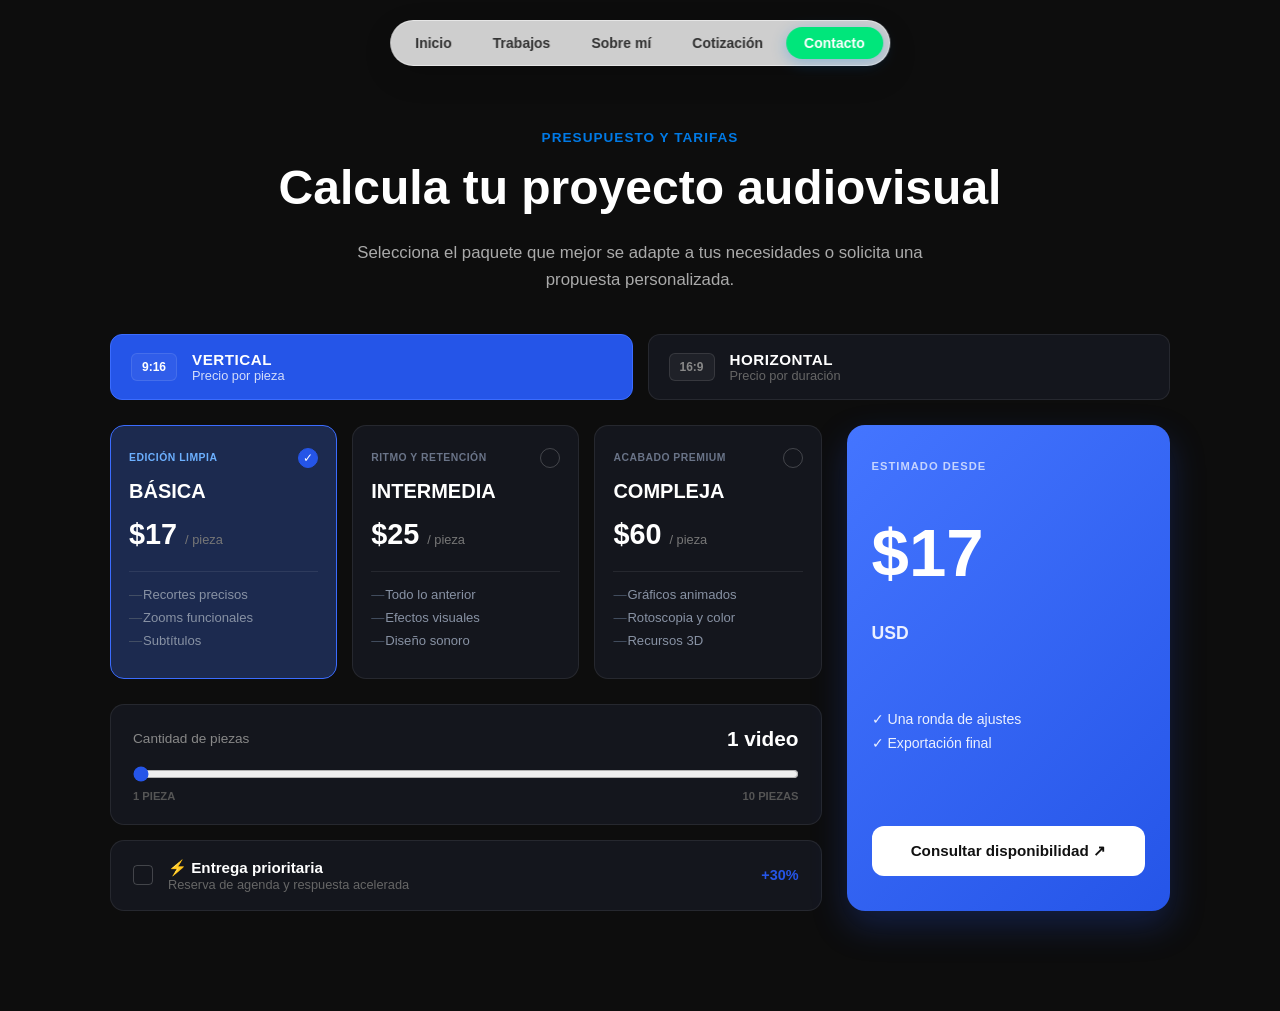
==== cotizacion.html @ 8d8c8828 "Modificación de barra de inicio y mejora en cotización" ====
<!DOCTYPE html>
<html lang="es">
<head>
    <meta charset="UTF-8">
    <meta name="viewport" content="width=device-width, initial-scale=1.0">
    <title>Cotización - Editor de Video</title>
    <link rel="stylesheet" href="style.css">
</head>
<body>

    <!-- NAVBAR FLOTANTE IDÉNTICO AL PRINCIPAL -->
    <nav class="navbar-flotante" id="navbar-menu">
        <div class="nav-indicator"></div>
        <a href="index.html#inicio" class="nav-inicio">Inicio</a>
        <a href="index.html#trabajos" class="nav-trabajos">Trabajos</a>
        <a href="index.html#sobre-mi" class="nav-sobre">Sobre mí</a>
        <a href="cotizacion.html" class="nav-cotizacion">Cotización</a>
        <a href="index.html#contacto" class="btn-destacado">Contacto</a>
    </nav>

    <!-- ENCABEZADO PRINCIPAL -->
    <section class="encabezado-cotizador">
        <span class="subtitulo-categoria">PRESUPUESTO Y TARIFAS</span>
        <h1 class="titulo-presentacion" style="color: #ffffff; margin-top: 10px;">Calcula tu proyecto audiovisual</h1>
        <p class="texto-presentacion" style="color: #aaa; max-width: 600px; margin: 0 auto;">
            Selecciona el paquete que mejor se adapte a tus necesidades o solicita una propuesta personalizada.
        </p>
    </section>

    <!-- CONTENEDOR DEL COTIZADOR INTERACTIVO -->
    <section class="contenedor-cotizador">
        
        <!-- Pestañas Formato: Vertical / Horizontal -->
        <div class="cotizador-formato-tabs">
            <button class="tab-formato activo" data-formato="vertical">
                <span class="ico-formato">9:16</span>
                <div class="info-tab">
                    <strong>VERTICAL</strong>
                    <small>Precio por pieza</small>
                </div>
            </button>
            <button class="tab-formato" data-formato="horizontal">
                <span class="ico-formato">16:9</span>
                <div class="info-tab">
                    <strong>HORIZONTAL</strong>
                    <small>Precio por duración</small>
                </div>
            </button>
        </div>

        <!-- GRID PRINCIPAL (Planes + Controles a la izq / Card de Totales a la der) -->
        <div class="cotizador-grid">
            
            <div class="cotizador-panel-izq">
                <!-- Planes de Edición -->
                <div class="planes-grid">
                    
                    <div class="card-plan activo" data-plan="basica" data-precio="17">
                        <div class="plan-header">
                            <span class="badge-plan">EDICIÓN LIMPIA</span>
                            <span class="check-icon">✓</span>
                        </div>
                        <h3>BÁSICA</h3>
                        <div class="precio-plan">$<span class="val-p">17</span> <small>/ pieza</small></div>
                        <ul class="lista-features">
                            <li>Recortes precisos</li>
                            <li>Zooms funcionales</li>
                            <li>Subtítulos</li>
                        </ul>
                    </div>

                    <div class="card-plan" data-plan="intermedia" data-precio="25">
                        <div class="plan-header">
                            <span class="badge-plan">RITMO Y RETENCIÓN</span>
                            <span class="check-icon">✓</span>
                        </div>
                        <h3>INTERMEDIA</h3>
                        <div class="precio-plan">$<span class="val-p">25</span> <small>/ pieza</small></div>
                        <ul class="lista-features">
                            <li>Todo lo anterior</li>
                            <li>Efectos visuales</li>
                            <li>Diseño sonoro</li>
                        </ul>
                    </div>

                    <div class="card-plan" data-plan="compleja" data-precio="60">
                        <div class="plan-header">
                            <span class="badge-plan">ACABADO PREMIUM</span>
                            <span class="check-icon">✓</span>
                        </div>
                        <h3>COMPLEJA</h3>
                        <div class="precio-plan">$<span class="val-p">60</span> <small>/ pieza</small></div>
                        <ul class="lista-features">
                            <li>Gráficos animados</li>
                            <li>Rotoscopia y color</li>
                            <li>Recursos 3D</li>
                        </ul>
                    </div>

                </div>

                <!-- Selector de Cantidad (Slider) -->
                <div class="box-control-cantidad">
                    <div class="cant-header">
                        <label for="range-videos">Cantidad de piezas</label>
                        <span id="cant-display">1 video</span>
                    </div>
                    <input type="range" id="range-videos" min="1" max="10" value="1" step="1">
                    <div class="range-labels">
                        <span>1 PIEZA</span>
                        <span>10 PIEZAS</span>
                    </div>
                </div>

                <!-- Option Checkbox (Entrega Prioritaria) -->
                <div class="box-addon">
                    <label class="addon-label">
                        <input type="checkbox" id="check-prioritaria">
                        <span class="custom-checkbox"></span>
                        <div class="addon-info">
                            <strong>⚡ Entrega prioritaria</strong>
                            <p>Reserva de agenda y respuesta acelerada</p>
                        </div>
                        <span class="addon-precio">+30%</span>
                    </label>
                </div>

            </div>

            <!-- Panel Derecho: Resumen y Precio Final -->
            <div class="cotizador-panel-der">
                <div class="card-total-azul">
                    <span class="sub-estimado">ESTIMADO DESDE</span>
                    <div class="monto-total">$<span id="total-monto">17</span></div>
                    <span class="moneda-label">USD</span>

                    <ul class="lista-garantias">
                        <li>✓ Una ronda de ajustes</li>
                        <li>✓ Exportación final</li>
                    </ul>

                    <a href="#" id="btn-whatsapp-cotiza" target="_blank" class="btn-consultar-disp">
                        Consultar disponibilidad ↗
                    </a>
                </div>
            </div>

        </div>

    </section>

    <!-- SCRIPT DE NAVEGACIÓN Y CÁLCULO -->
    <script>
        // 1. Navbar Animación Flotante
        const navbar = document.getElementById('navbar-menu');
        const indicator = navbar.querySelector('.nav-indicator');
        const links = navbar.querySelectorAll('a:not(.btn-destacado)');

        function moveIndicator(element) {
            const navRect = navbar.getBoundingClientRect();
            const linkRect = element.getBoundingClientRect();
            const leftPos = linkRect.left - navRect.left;

            indicator.style.opacity = '1';
            indicator.style.transform = 'scale(1)';
            indicator.style.left = leftPos + 'px';
            indicator.style.width = linkRect.width + 'px';
        }

        links.forEach(link => {
            link.addEventListener('mouseenter', (e) => {
                moveIndicator(e.target);
            });
        });

        navbar.addEventListener('mouseleave', () => {
            indicator.style.opacity = '0';
            indicator.style.transform = 'scale(0.92)';
        });

        // 2. Lógica del Cotizador Dinámico
        const preciosBase = {
            vertical: { basica: 17, intermedia: 25, compleja: 60 },
            horizontal: { basica: 35, intermedia: 55, compleja: 110 }
        };

        let estado = {
            formato: 'vertical',
            plan: 'basica',
            cantidad: 1,
            prioritaria: false
        };

        const tabsFormato = document.querySelectorAll('.tab-formato');
        const cardsPlan = document.querySelectorAll('.card-plan');
        const rangeVideos = document.getElementById('range-videos');
        const cantDisplay = document.getElementById('cant-display');
        const checkPrioritaria = document.getElementById('check-prioritaria');
        const totalMonto = document.getElementById('total-monto');
        const btnWhatsapp = document.getElementById('btn-whatsapp-cotiza');

        function actualizarPreciosUI() {
            // Actualizar precios visibles en las cards según formato elegido
            cardsPlan.forEach(card => {
                const planKey = card.getAttribute('data-plan');
                const nuevoPrecio = preciosBase[estado.formato][planKey];
                card.setAttribute('data-precio', nuevoPrecio);
                card.querySelector('.val-p').textContent = nuevoPrecio;
            });

            // Calcular Total
            const precioUnitario = preciosBase[estado.formato][estado.plan];
            let subtotal = precioUnitario * estado.cantidad;

            if (estado.prioritaria) {
                subtotal *= 1.30; // +30%
            }

            const totalFinal = Math.round(subtotal);
            totalMonto.textContent = totalFinal;

            // Actualizar link de WhatsApp con mensaje personalizado
            const numTelefono = "51900000000"; // Reemplaza por tu número de WhatsApp
            const msj = encodeURIComponent(
                `¡Hola! Quisiera cotizar un proyecto audiovisual:\n` +
                `- Formato: ${estado.formato.toUpperCase()}\n` +
                `- Plan: ${estado.plan.toUpperCase()}\n` +
                `- Cantidad: ${estado.cantidad} video(s)\n` +
                `- Entrega prioritaria: ${estado.prioritaria ? 'Sí' : 'No'}\n` +
                `- Estimado: $${totalFinal} USD`
            );
            btnWhatsapp.href = `https://wa.me/${numTelefono}?text=${msj}`;
        }

        // Eventos Formato (Tabs)
        tabsFormato.forEach(tab => {
            tab.addEventListener('click', () => {
                tabsFormato.forEach(t => t.classList.remove('activo'));
                tab.classList.add('activo');
                estado.formato = tab.getAttribute('data-formato');
                actualizarPreciosUI();
            });
        });

        // Eventos Plan
        cardsPlan.forEach(card => {
            card.addEventListener('click', () => {
                cardsPlan.forEach(c => c.classList.remove('activo'));
                card.classList.add('activo');
                estado.plan = card.getAttribute('data-plan');
                actualizarPreciosUI();
            });
        });

        // Evento Cantidad (Slider)
        rangeVideos.addEventListener('input', (e) => {
            estado.cantidad = parseInt(e.target.value);
            cantDisplay.textContent = `${estado.cantidad} ${estado.cantidad === 1 ? 'video' : 'videos'}`;
            actualizarPreciosUI();
        });

        // Evento Prioritaria (Checkbox)
        checkPrioritaria.addEventListener('change', (e) => {
            estado.prioritaria = e.target.checked;
            actualizarPreciosUI();
        });

        // Inicializar
        actualizarPreciosUI();
    </script>
</body>
</html>
---- style.css ----
* {
    margin: 0;
    padding: 0;
    box-sizing: border-box;
}

body {
    font-family: 'Segoe UI', Tahoma, Geneva, Verdana, sans-serif;
    background-color: #0d0d0d;
    color: #ffffff;
    overflow-x: hidden;
}

/* ================= NAVBAR FLOTANTE ================= */
.navbar-flotante {
    position: fixed;
    top: 20px;
    left: 50%;
    transform: translateX(-50%);
    background: rgba(255, 255, 255, 0.8);
    backdrop-filter: blur(12px);
    -webkit-backdrop-filter: blur(12px);
    padding: 6px;
    border-radius: 40px;
    display: flex;
    gap: 5px;
    align-items: center;
    z-index: 1000;
    box-shadow: 0 10px 30px rgba(0, 0, 0, 0.15);
    border: 1px solid rgba(255, 255, 255, 0.5);
}

/* Enlaces del menú */
.navbar-flotante a {
    text-decoration: none;
    color: #333333;
    font-size: 14px;
    font-weight: 600;
    padding: 8px 18px;
    border-radius: 20px;
    position: relative;
    z-index: 2;
    /* Transición suave de color y zoom con curva fluida estilo Apple */
    transition: color 0.3s ease, transform 0.3s cubic-bezier(0.25, 1, 0.5, 1);
}

/* 🎨 Colores independientes para el hover de cada opción */

/* 1. Color al pasar el mouse por "Inicio" */
.navbar-flotante a.nav-inicio:hover {
    transform: scale(1.08);
    color: #ff3366;
    /* Cambia este color a tu gusto */
}

/* 2. Color al pasar el mouse por "Trabajos" */
.navbar-flotante a.nav-trabajos:hover {
    transform: scale(1.08);
    color: #00e5ff;
    /* Cambia este color a tu gusto */
}

/* 3. Color al pasar el mouse por "Sobre mí" */
.navbar-flotante a.nav-sobre:hover {
    transform: scale(1.08);
    color: #a633ff;
    /* Cambia este color a tu gusto */
}

/* 4. Color al pasar el mouse por "Cotización" */
.navbar-flotante a.nav-cotizacion:hover {
    transform: scale(1.08);
    color: #a633ff;
    /* Cambia este color a tu gusto */
}

/* 💧 Pastilla de Cristal Líquido (Efecto Apple con alto contraste y sombra) */
.nav-indicator {
    position: absolute;
    top: 6px;
    bottom: 6px;
    left: 0;
    width: 0;
    background: rgba(255, 255, 255, 0.95);
    backdrop-filter: blur(8px);
    -webkit-backdrop-filter: blur(8px);
    border: 1px solid rgba(0, 0, 0, 0.06);
    border-radius: 20px;
    box-shadow: 0 4px 15px rgba(0, 0, 0, 0.1), inset 0 1px 0 rgba(255, 255, 255, 1);
    z-index: 1;
    
    /* Estado inicial */
    opacity: 0;
    transform: scale(0.92);
    transform-origin: center;
    
    /* Transición fluida */
    transition: left 0.35s cubic-bezier(0.25, 1, 0.5, 1),
                width 0.35s cubic-bezier(0.25, 1, 0.5, 1),
                opacity 0.25s ease,
                transform 0.25s cubic-bezier(0.25, 1, 0.5, 1);
    pointer-events: none;
}

/* Botón destacado (Contacto / Ver más) */
.navbar-flotante a.btn-destacado {
    background-color: #00e67b;
    color: white;
    box-shadow: 0 4px 15px rgba(0, 122, 230, 0.3);
}

.navbar-flotante a.btn-destacado:hover {
    color: white;
}


/* ================= SECCIÓN 1: HERO (VIDEO PRESENTACIÓN) ================= */
.hero-section {
    width: 100%;
    min-height: 100vh;
    display: flex;
    justify-content: center;
    align-items: center;
    background: radial-gradient(circle, #2a2a2a 0%, #0d0d0d 100%);
    padding: 100px 4% 60px 4%;
}

.contenedor-video-hero {
    width: 90%;
    max-width: 1280px;
    aspect-ratio: 16 / 9;
    border-radius: 20px;
    overflow: hidden;
    box-shadow: 0 25px 60px rgba(0, 0, 0, 0.7);
    background-color: #000000;
    display: flex;
    justify-content: center;
    align-items: center;
}

#video-presentacion {
    width: 100%;
    height: 100%;
    object-fit: cover;
    display: block;
}

@media (max-width: 768px) {
    .contenedor-video-hero {
        width: 96%;
        border-radius: 12px;
    }
}


/* ================= SECCIÓN 2: PRESENTACIÓN ================= */
.seccion-presentacion {
    background-color: #ffffff;
    color: #111111;
    padding: 120px 8%;
    width: 100%;
    display: flex;
    justify-content: center;
}

.contenedor-presentacion {
    max-width: 1200px;
    width: 100%;
    display: flex;
    align-items: center;
    justify-content: space-between;
    gap: 60px;
}

.info-presentacion {
    flex: 1;
    text-align: left;
}

.subtitulo-categoria {
    color: #007ae6;
    font-size: 0.85rem;
    font-weight: 700;
    letter-spacing: 1px;
    text-transform: uppercase;
    display: block;
    margin-bottom: 15px;
}

.titulo-presentacion {
    font-size: 3rem;
    font-weight: 800;
    line-height: 1.15;
    margin-bottom: 25px;
    color: #0d0d0d;
}

.texto-presentacion {
    font-size: 1.05rem;
    line-height: 1.6;
    color: #555555;
    margin-bottom: 35px;
}

.tags-habilidades {
    display: flex;
    flex-wrap: wrap;
    gap: 10px;
}

.tags-habilidades span {
    background-color: #f0f2f5;
    color: #333333;
    padding: 8px 18px;
    border-radius: 20px;
    font-size: 0.85rem;
    font-weight: 600;
}

.foto-presentacion img {
    width: 320px;
    height: 320px;
    border-radius: 50%;
    object-fit: cover;
    box-shadow: 0 15px 35px rgba(0, 0, 0, 0.15);
}


/* ================= SECCIÓN 3: MIS TRABAJOS ================= */
.seccion-trabajos {
    background-color: #ffffff;
    padding: 60px 8% 120px 8%;
    display: flex;
    justify-content: center;
}

.contenedor-trabajos {
    max-width: 1200px;
    width: 100%;
}

.titulo-seccion {
    font-size: 3.2rem;
    font-weight: 800;
    color: #0d0d0d;
    margin-bottom: 40px;
    text-align: left;
}

.grid-trabajos {
    display: grid;
    grid-template-columns: repeat(3, 1fr);
    gap: 30px;
}

.tarjeta-trabajo {
    background-color: #ffffff;
    border: 1px solid #eef0f3;
    border-radius: 18px;
    overflow: hidden;
    box-shadow: 0 8px 24px rgba(0, 0, 0, 0.04);
    transition: transform 0.3s ease, box-shadow 0.3s ease;
    display: flex;
    flex-direction: column;
}

.tarjeta-trabajo:hover {
    transform: translateY(-6px);
    box-shadow: 0 16px 36px rgba(0, 0, 0, 0.1);
}

.contenedor-video-vertical {
    width: 100%;
    aspect-ratio: 9 / 16;
    background-color: #000000;
    overflow: hidden;
    position: relative;
}

.contenedor-video-vertical video {
    width: 100%;
    height: 100%;
    object-fit: cover;
    display: block;
}

/* Configuración base compartida para los iframes */
.contenedor-video-vertical iframe {
    width: 100%;
    height: 100%;
    border: none;
    display: block;
    transform-origin: center;
}

/* 🎥 VIDEOS PERSONALIZADOS (Ajustes independientes) */
.video-personalizado-1 {
    transform: translate(0px, 0px) scale(1.00);
}

.video-personalizado-2 {
    transform: translate(0px, 0px) scale(1.00);
}

.video-personalizado-3 {
    transform: translate(0px, 0px) scale(1.0);
}

.video-personalizado-4 {
    transform: translate(0px, 0px) scale(1.0);
}

.video-personalizado-5 {
    transform: translate(0px, 0px) scale(1.0);
}

.video-personalizado-6 {
    transform: translate(0px, 0px) scale(1.0);
}

.info-trabajo {
    padding: 20px;
    text-align: left;
    display: flex;
    flex-direction: column;
    flex-grow: 1;
}

.categoria-trabajo {
    color: #007ae6;
    font-size: 0.75rem;
    font-weight: 700;
    letter-spacing: 0.8px;
    text-transform: uppercase;
    margin-bottom: 8px;
}

.info-trabajo h3 {
    font-size: 1.15rem;
    font-weight: 700;
    color: #111111;
    margin-bottom: 8px;
}

.info-trabajo p {
    font-size: 0.9rem;
    color: #666666;
    line-height: 1.45;
    margin-bottom: 14px;
    flex-grow: 1;
}

.meta-trabajo {
    font-size: 0.8rem;
    color: #999999;
    border-top: 1px solid #f0f0f0;
    padding-top: 12px;
}


/* ================= MEDIA QUERIES / RESPONSIVO ================= */
html {
    scroll-behavior: smooth;
    scroll-padding-top: 100px;
}

@media (max-width: 992px) {
    .grid-trabajos {
        grid-template-columns: repeat(2, 1fr);
    }
}

@media (max-width: 900px) {
    .contenedor-presentacion {
        flex-direction: column-reverse;
        text-align: center;
    }

    .info-presentacion {
        text-align: center;
    }

    .titulo-presentacion {
        font-size: 2.2rem;
    }

    .tags-habilidades {
        justify-content: center;
    }
}

@media (max-width: 600px) {
    .grid-trabajos {
        grid-template-columns: 1fr;
    }

    .titulo-seccion {
        font-size: 2.2rem;
    }
}

/* ================= ESTILOS DE LA VENTANA MODAL ================= */
.modal-overlay {
    position: fixed;
    inset: 0;
    background: rgba(0, 0, 0, 0.6);
    backdrop-filter: blur(8px);
    -webkit-backdrop-filter: blur(8px);
    display: flex;
    justify-content: center;
    align-items: center;
    z-index: 2000;
    
    /* Estado inicial oculto */
    opacity: 0;
    visibility: hidden;
    transition: all 0.3s cubic-bezier(0.25, 0.8, 0.25, 1);
}

/* Clase que activa la ventana mediante JavaScript */
.modal-overlay.activo {
    opacity: 1;
    visibility: visible;
}

.modal-contenedor {
    background: #ffffff;
    color: #111111;
    width: 90%;
    max-width: 600px;
    border-radius: 24px;
    padding: 40px;
    position: relative;
    box-shadow: 0 25px 50px rgba(0, 0, 0, 0.25);
    transform: scale(0.9);
    transition: transform 0.3s cubic-bezier(0.25, 0.8, 0.25, 1);
}

.modal-overlay.activo .modal-contenedor {
    transform: scale(1);
}

.btn-cerrar {
    position: absolute;
    top: 20px;
    right: 20px;
    background: #f0f2f5;
    border: none;
    width: 36px;
    height: 36px;
    border-radius: 50%;
    font-size: 20px;
    cursor: pointer;
    display: flex;
    justify-content: center;
    align-items: center;
    transition: background 0.2s ease;
}

.btn-cerrar:hover {
    background: #e2e8f0;
}

.modal-header h2 {
    font-size: 1.8rem;
    font-weight: 800;
    margin: 8px 0;
    color: #0d0d0d;
}

.subtitulo-modal {
    color: #007ae6;
    font-size: 0.75rem;
    font-weight: 700;
    text-transform: uppercase;
    letter-spacing: 1px;
}

.modal-body {
    margin: 25px 0;
    display: flex;
    flex-direction: column;
    gap: 15px;
}

.opcion-cotizador {
    border: 1px solid #eef0f3;
    padding: 20px;
    border-radius: 14px;
    transition: border-color 0.2s ease, box-shadow 0.2s ease;
}

.opcion-cotizador:hover {
    border-color: #007ae6;
    box-shadow: 0 4px 12px rgba(0, 122, 230, 0.08);
}

.opcion-cotizador h3 {
    font-size: 1.1rem;
    margin-bottom: 5px;
    color: #111;
}

.opcion-cotizador p {
    font-size: 0.9rem;
    color: #666;
    margin-bottom: 10px;
}

.precio-estimado {
    font-weight: 700;
    color: #007ae6;
    font-size: 0.95rem;
}

.modal-footer {
    text-align: center;
}

.btn-pedir-cotizacion {
    display: inline-block;
    background-color: #007ae6;
    color: white;
    text-decoration: none;
    padding: 12px 25px;
    border-radius: 30px;
    font-weight: 600;
    font-size: 0.95rem;
    transition: background 0.2s ease, transform 0.2s ease;
}

.btn-pedir-cotizacion:hover {
    background-color: #005bb5;
    transform: translateY(-2px);
}

/* ================= ESTILOS DEL COTIZADOR INTERACTIVO ================= */

.encabezado-cotizador {
    text-align: center;
    padding: 130px 20px 40px 20px;
}

.contenedor-cotizador {
    max-width: 1100px;
    margin: 0 auto 100px auto;
    padding: 0 20px;
}

/* 1. Tabs de Formato */
.cotizador-formato-tabs {
    display: flex;
    gap: 15px;
    margin-bottom: 25px;
}

.tab-formato {
    flex: 1;
    background: #14161d;
    border: 1px solid rgba(255, 255, 255, 0.08);
    border-radius: 12px;
    padding: 16px 20px;
    display: flex;
    align-items: center;
    gap: 15px;
    color: #888;
    cursor: pointer;
    transition: all 0.3s ease;
}

.tab-formato .ico-formato {
    background: rgba(255, 255, 255, 0.05);
    border: 1px solid rgba(255, 255, 255, 0.1);
    padding: 6px 10px;
    border-radius: 6px;
    font-size: 0.75rem;
    font-weight: 700;
}

.tab-formato .info-tab {
    display: flex;
    flex-direction: column;
    text-align: left;
}

.tab-formato strong {
    color: #fff;
    font-size: 0.95rem;
    letter-spacing: 0.5px;
}

.tab-formato small {
    font-size: 0.8rem;
    color: #666;
}

.tab-formato.activo {
    background: #2555e8;
    border-color: #3b6cff;
    color: #fff;
}

.tab-formato.activo small {
    color: rgba(255, 255, 255, 0.8);
}

/* 2. Grid de Paneles */
.cotizador-grid {
    display: grid;
    grid-template-columns: 2.2fr 1fr;
    gap: 25px;
}

/* 3. Cards de Planes */
.planes-grid {
    display: grid;
    grid-template-columns: repeat(3, 1fr);
    gap: 15px;
    margin-bottom: 25px;
}

.card-plan {
    background: #14161d;
    border: 1px solid rgba(255, 255, 255, 0.08);
    border-radius: 14px;
    padding: 22px 18px;
    cursor: pointer;
    position: relative;
    transition: all 0.3s ease;
}

.card-plan .plan-header {
    display: flex;
    justify-content: space-between;
    align-items: center;
    margin-bottom: 12px;
}

.badge-plan {
    font-size: 0.65rem;
    font-weight: 700;
    color: #6a7488;
    letter-spacing: 0.5px;
}

.check-icon {
    width: 20px;
    height: 20px;
    border-radius: 50%;
    border: 1px solid rgba(255, 255, 255, 0.2);
    display: flex;
    align-items: center;
    justify-content: center;
    font-size: 0.75rem;
    color: transparent;
    transition: all 0.2s ease;
}

.card-plan h3 {
    font-size: 1.25rem;
    color: #fff;
    margin-bottom: 15px;
    font-weight: 800;
}

.precio-plan {
    font-size: 1.8rem;
    font-weight: 800;
    color: #fff;
    margin-bottom: 20px;
}

.precio-plan small {
    font-size: 0.8rem;
    font-weight: 500;
    color: #777;
}

.lista-features {
    list-style: none;
    padding: 0;
    border-top: 1px solid rgba(255, 255, 255, 0.08);
    padding-top: 15px;
}

.lista-features li {
    font-size: 0.82rem;
    color: #8892a4;
    margin-bottom: 8px;
    position: relative;
    padding-left: 14px;
}

.lista-features li::before {
    content: "—";
    position: absolute;
    left: 0;
    color: #4a5568;
}

.card-plan.activo {
    background: #1c2a4f;
    border-color: #3b6cff;
}

.card-plan.activo .badge-plan {
    color: #6cb0ff;
}

.card-plan.activo .check-icon {
    background: #2555e8;
    border-color: #2555e8;
    color: #fff;
}

/* 4. Slider y Addon */
.box-control-cantidad {
    background: #14161d;
    border: 1px solid rgba(255, 255, 255, 0.08);
    border-radius: 14px;
    padding: 22px;
    margin-bottom: 15px;
}

.cant-header {
    display: flex;
    justify-content: space-between;
    align-items: center;
    margin-bottom: 15px;
}

.cant-header label {
    font-size: 0.85rem;
    color: #888;
}

.cant-header span {
    font-size: 1.3rem;
    font-weight: 800;
    color: #fff;
}

#range-videos {
    width: 100%;
    accent-color: #2555e8;
    cursor: pointer;
    margin-bottom: 8px;
}

.range-labels {
    display: flex;
    justify-content: space-between;
    font-size: 0.7rem;
    color: #555;
    font-weight: 700;
}

.box-addon {
    background: #14161d;
    border: 1px solid rgba(255, 255, 255, 0.08);
    border-radius: 14px;
    padding: 18px 22px;
}

.addon-label {
    display: flex;
    align-items: center;
    gap: 15px;
    cursor: pointer;
}

.addon-label input {
    display: none;
}

.custom-checkbox {
    width: 20px;
    height: 20px;
    border: 1px solid rgba(255, 255, 255, 0.2);
    border-radius: 4px;
    display: inline-block;
    transition: all 0.2s ease;
}

.addon-label input:checked + .custom-checkbox {
    background: #2555e8;
    border-color: #2555e8;
}

.addon-info {
    flex: 1;
    text-align: left;
}

.addon-info strong {
    color: #fff;
    font-size: 0.95rem;
    display: block;
}

.addon-info p {
    color: #666;
    font-size: 0.8rem;
    margin: 0;
}

.addon-precio {
    color: #2555e8;
    font-weight: 700;
    font-size: 0.9rem;
}

/* 5. Panel Azul de Total */
.card-total-azul {
    background: linear-gradient(135deg, #4475ff 0%, #2555e8 100%);
    border-radius: 18px;
    padding: 35px 25px;
    display: flex;
    flex-direction: column;
    justify-content: space-between;
    height: 100%;
    box-shadow: 0 15px 35px rgba(37, 85, 232, 0.25);
}

.sub-estimado {
    font-size: 0.7rem;
    font-weight: 800;
    letter-spacing: 1px;
    color: rgba(255, 255, 255, 0.7);
}

.monto-total {
    font-size: 4.2rem;
    font-weight: 900;
    line-height: 1;
    margin: 10px 0 0 0;
    color: #fff;
}

.moneda-label {
    font-size: 1.1rem;
    font-weight: 800;
    color: rgba(255, 255, 255, 0.9);
    margin-bottom: 30px;
}

.lista-garantias {
    list-style: none;
    padding: 0;
    margin-bottom: 30px;
}

.lista-garantias li {
    font-size: 0.88rem;
    color: rgba(255, 255, 255, 0.9);
    margin-bottom: 8px;
}

.btn-consultar-disp {
    background: #ffffff;
    color: #111;
    text-decoration: none;
    padding: 16px 20px;
    border-radius: 12px;
    font-weight: 800;
    font-size: 0.95rem;
    text-align: center;
    transition: transform 0.2s ease, box-shadow 0.2s ease;
}

.btn-consultar-disp:hover {
    transform: translateY(-2px);
    box-shadow: 0 8px 20px rgba(0, 0, 0, 0.2);
}

@media (max-width: 900px) {
    .cotizador-grid {
        grid-template-columns: 1fr;
    }
    .planes-grid {
        grid-template-columns: 1fr;
    }
}
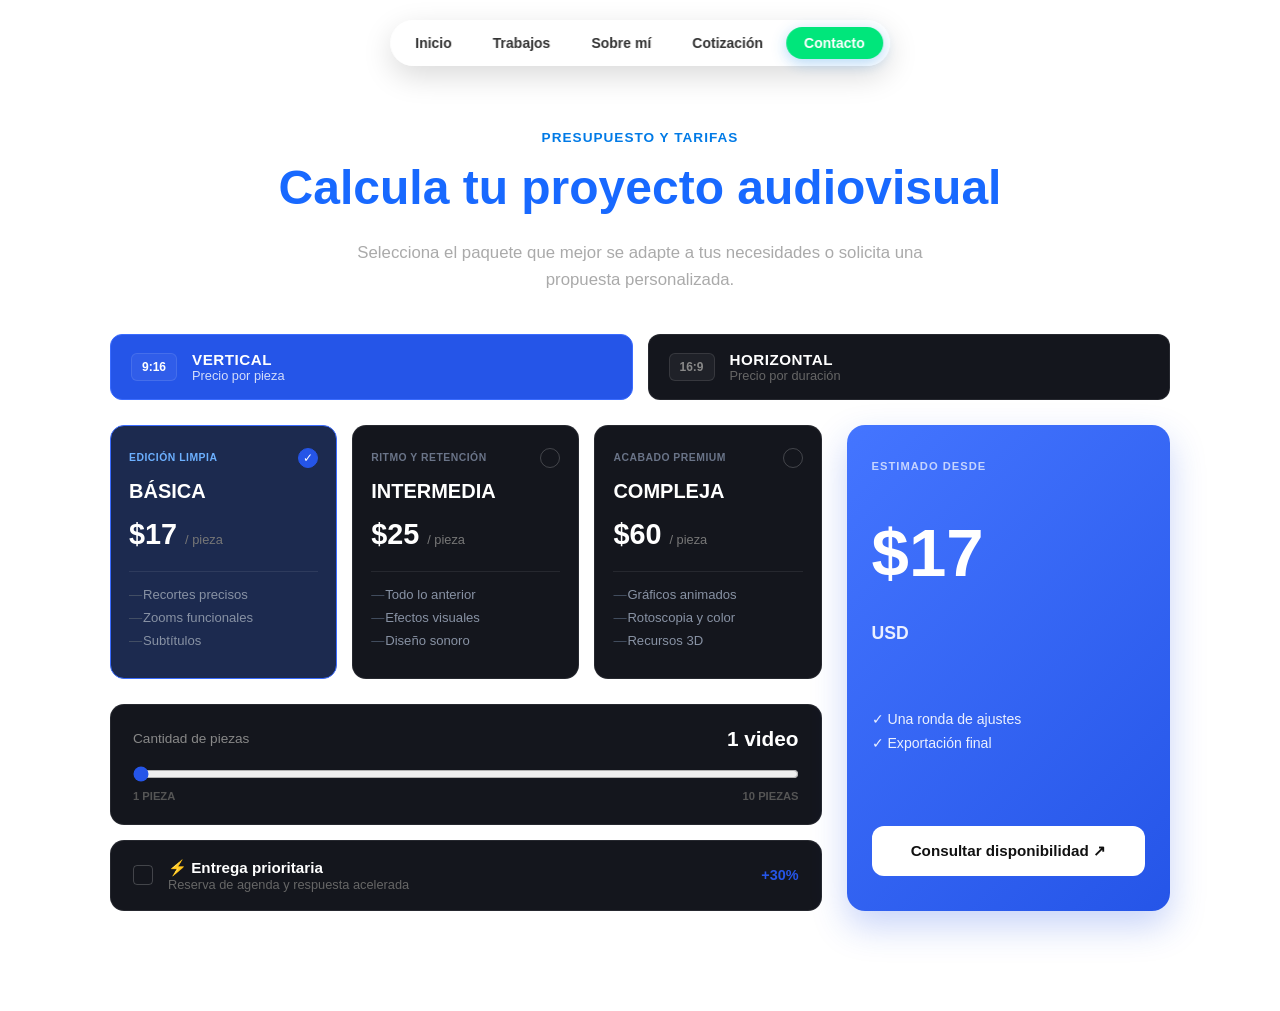
==== commit e1dc1bbc: "Modificación de color en la barra tarifa" ====
--- a/cotizacion.html
+++ b/cotizacion.html
@@ -21,7 +21,7 @@
     <!-- ENCABEZADO PRINCIPAL -->
     <section class="encabezado-cotizador">
         <span class="subtitulo-categoria">PRESUPUESTO Y TARIFAS</span>
-        <h1 class="titulo-presentacion" style="color: #ffffff; margin-top: 10px;">Calcula tu proyecto audiovisual</h1>
+        <h1 class="titulo-presentacion" style="color: #1869ff; margin-top: 10px;">Calcula tu proyecto audiovisual</h1>
         <p class="texto-presentacion" style="color: #aaa; max-width: 600px; margin: 0 auto;">
             Selecciona el paquete que mejor se adapte a tus necesidades o solicita una propuesta personalizada.
         </p>
--- a/style.css
+++ b/style.css
@@ -6,7 +6,7 @@
 
 body {
     font-family: 'Segoe UI', Tahoma, Geneva, Verdana, sans-serif;
-    background-color: #0d0d0d;
+    background-color: #ffffff;
     color: #ffffff;
     overflow-x: hidden;
 }
